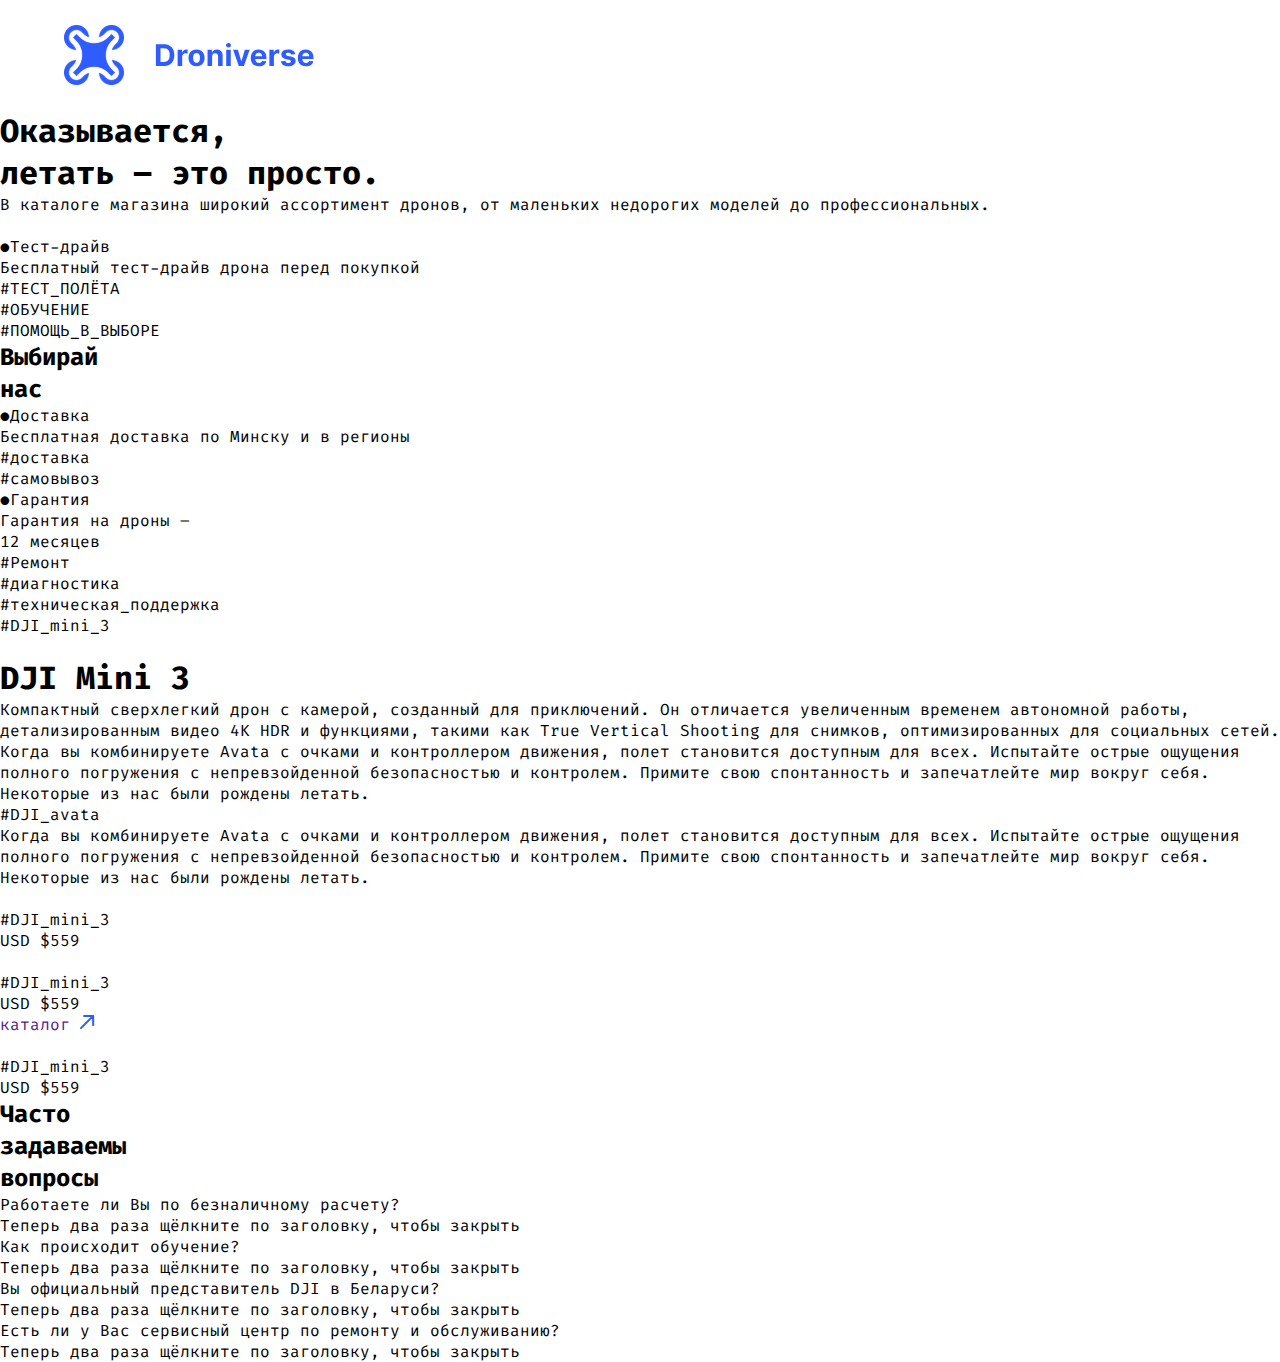
==== index.html @ 7e7e71eb "10.03" ====
<!DOCTYPE html>
<html lang="en">
<head>
    <meta charset="UTF-8">
    <title>Droniverse</title>

  <link rel="stylesheet" href="style/header_style.css">
  <link rel="stylesheet" href="style/footer_style.css">
  <link rel="stylesheet" href="style/index.css">
</head>
<body>
    <header>
        <div class="header_container">
            <img src="images/Logo.svg" alt="Logo" class="logo">
        </div>
    </header>

    <section>
        <div class="banner_container">
            <div class="banner">
                <div class="banner_info">
                    <h1 class="h1">Оказывается, <br> летать – это просто.</h1>
                    <p class="banner_text">В каталоге магазина широкий ассортимент дронов, от маленьких недорогих моделей до профессиональных.</p>
                </div>
                <div class="banner_img">
                    <img src="images/img-banner.jpg" alt="">
                </div>
            </div>
        </div>
    </section>

    <section>
        <div class="peculiarities_container">
            <div class="peculiarities">
                <div class="block">
                    <div class="peculiarity_item">
                        <div class="title_cont">
                            <p class="title"><span>&#9679;</span>Тест-драйв</p>
                            <p class="text">Бесплатный тест-драйв дрона перед покупкой</p>
                        </div>
                        <div class="hashtags_cont">
                            <p class="hashtag">#ТЕСТ_ПОЛЁТА</p>
                            <p class="hashtag">#ОБУЧЕНИЕ</p>
                            <p class="hashtag">#ПОМОЩЬ_В_ВЫБОРЕ</p>
                        </div>
                    </div>
                    <div class="h2_cont">
                        <h2>Выбирай <br class="h2-none">нас</h2>
                    </div>
                </div>
                <div class="block">
                    <div class="peculiarity_item">
                        <div class="title_cont">
                            <p class="title"><span>&#9679;</span>Доставка</p>
                            <p class="text">Бесплатная доставка по Минску и в регионы</p>
                        </div>
                        <div class="hashtags_cont">
                            <p class="hashtag">#доставка</p>
                            <p class="hashtag">#самовывоз</p>
                        </div>
                    </div>
                    <div class="peculiarity_item">
                        <div class="title_cont">
                            <p class="title"><span>&#9679;</span>Гарантия</p>
                            <p class="text">Гарантия на дроны – <br class="br-none">12 месяцев</p>
                        </div>
                        <div class="hashtags_cont">
                            <p class="hashtag">#Ремонт</p>
                            <p class="hashtag">#диагностика</p>
                            <p class="hashtag">#техническая_поддержка</p>
                        </div>
                    </div>
                </div>
            </div>
        </div>
    </section>

    <section>
        <div class="dji_container">
            <div class="dji_dron">
                <div class="dji_img">
                    <p class="img_hashtag">#DJI_mini_3</p>
                    <img src="images/dron-img-4.jpg" alt="">
                </div>
                <div class="dji_dron_info">
                    <h1 class="dji_dron_title">DJI Mini 3</h1>
                    <p class="dji_dron_text">Компактный сверхлегкий дрон с камерой, созданный для приключений. Он отличается увеличенным временем автономной работы, детализированным видео 4K HDR и функциями, такими как True Vertical Shooting для снимков, оптимизированных для социальных сетей.</p>
                </div>
            </div>
        </div>
    </section>

    <section>
        <div class="avata_container">
            <div class="avata_dron">
                <p class="avata_dron_text">Когда вы комбинируете Avata с очками и контроллером движения, полет становится доступным для всех. Испытайте острые ощущения полного погружения с непревзойденной безопасностью и контролем. Примите свою спонтанность и запечатлейте мир вокруг себя. Некоторые из нас были рождены летать.</p>
                <p class="img_hashtag">#DJI_avata</p>
            </div>
        </div>
        <div class="avata-on670">
            <p class="avata_dron_text">Когда вы комбинируете Avata с очками и контроллером движения, полет становится доступным для всех. Испытайте острые ощущения полного погружения с непревзойденной безопасностью и контролем. Примите свою спонтанность и запечатлейте мир вокруг себя. Некоторые из нас были рождены летать.</p>
        </div>
    </section>

    <section>
        <div class="catalog_link_container">
            <div class="catalog_link">
                <div class="column column-1">
                    <div class="catalog_items-1">
                        <div class="catalog_items item_little">
                            <img src="images/dron-img-6.jpg" alt="">
                            <div class="dron_info">
                                <p class="title">#DJI_mini_3</p>
                                <p class="price">USD $559</p>
                            </div>
                        </div>

                        <div class="catalog_items item_little">
                            <img src="images/dron-img-6.jpg" alt="">
                            <div class="dron_info">
                                <p class="title">#DJI_mini_3</p>
                                <p class="price">USD $559</p>
                            </div>
                        </div>
                    </div>
                    <div class="button_cont">
                        <a href="" class="button">каталог <img src="images/Arrow.svg" alt=""></a>
                    </div>
                </div>
                <div class="column">
                    <div class="catalog_items item_big">
                        <img src="images/dron-img-7.jpg" alt="">
                        <div class="dron_info">
                            <p class="title">#DJI_mini_3</p>
                            <p class="price">USD $559</p>
                        </div>
                    </div>
                </div>
            </div>
        </div>
    </section>

    <section>
        <div class="questions_container">
            <div class="questions">
                <div class="h2_cont">
                    <h2>Часто <br class="h2-none">задаваемы <br class="h2-none">вопросы</h2>
                </div>
                <div class="triggers_cont">
                    <div id="trigger0" class="trigger">
                        <a class="trigger_title" onclick="btn_trigger(this)">Работаете ли Вы по безналичному расчету? <span class="arrow arrow_off"></span></a>
                        <div id="submenu0" class="subMenuTip-none">
                            <p class="trigger_text">Теперь два раза щёлкните по заголовку, чтобы закрыть</p>
                        </div>
                    </div>
                    <div id="trigger1" class="trigger">
                        <a class="trigger_title" onclick="btn_trigger(this)">Как происходит обучение? <span class="arrow arrow_off"></span></a>
                        <div id="submenu1" class="subMenuTip-none">
                            <p class="trigger_text">Теперь два раза щёлкните по заголовку, чтобы закрыть</p>
                        </div>
                    </div>
                    <div id="trigger2" class="trigger">
                        <a class="trigger_title" onclick="btn_trigger(this)">Вы официальный представитель DJI в Беларуси? <span class="arrow arrow_off"></span></a>
                        <div id="submenu2" class="subMenuTip-none">
                            <p class="trigger_text">Теперь два раза щёлкните по заголовку, чтобы закрыть</p>
                        </div>
                    </div>
                    <div id="trigger3" class="trigger">
                        <a class="trigger_title" onclick="btn_trigger(this)">Есть ли у Вас сервисный центр по ремонту и обслуживанию? <span class="arrow arrow_off"></span></a>
                        <div id="submenu3" class="subMenuTip-none">
                            <p class="trigger_text">Теперь два раза щёлкните по заголовку, чтобы закрыть</p>
                        </div>
                    </div>
<!--                    ///////////////////////-->



                    <!--                    //////////////////-->

                </div>
            </div>
        </div>
    </section>

    <script src="js/script.js"></script>
</body>
</html>
---- style/header_style.css ----
@import url("https://fonts.googleapis.com/css2?family=Fira+Code:wght@300;400;500;600;700&display=swap");
* {
  margin: 0;
  padding: 0;
  text-decoration: none;
  font-family: "Fira Code", monospace;
}

*,
*::before,
*::after {
  box-sizing: border-box;
}

button {
  background-color: unset;
  border: none;
}

header {
  display: flex;
  justify-content: center;
}
header .header_container {
  max-width: 90%;
  min-width: 90%;
  margin: auto 0;
  padding: 25px 0;
  display: flex;
}

/*# sourceMappingURL=header_style.css.map */
---- style/footer_style.css ----
@import url("https://fonts.googleapis.com/css2?family=Fira+Code:wght@300;400;500;600;700&display=swap");
* {
  margin: 0;
  padding: 0;
  text-decoration: none;
  font-family: "Fira Code", monospace;
}

*,
*::before,
*::after {
  box-sizing: border-box;
}

button {
  background-color: unset;
  border: none;
}

footer {
  padding: 100px 0 60px 0;
  display: flex;
  justify-content: center;
}
footer .footer_container {
  max-width: 90%;
  min-width: 90%;
  margin: auto 0;
  display: flex;
  flex-direction: row;
  justify-content: space-between;
}
@media (max-width: 850px) {
  footer .footer_container {
    flex-direction: column;
    gap: 30px;
  }
}
footer .footer_container .footer_info {
  display: flex;
  flex-direction: row;
  width: 60%;
}
@media (max-width: 850px) {
  footer .footer_container .footer_info {
    width: 100%;
    gap: 50px;
  }
}
footer .footer_container .footer_column {
  display: flex;
  flex-direction: column;
  justify-content: space-between;
  color: #1E1E1E;
  font-weight: 500;
  font-size: 14px;
  text-transform: uppercase;
  height: 220px;
  width: 50%;
}
footer .footer_container .footer_column img {
  width: 251px;
}
footer .footer_container .footer_column .copyright {
  font-size: 12px;
  text-transform: none;
}
@media (max-width: 850px) {
  footer .footer_container .footer_column .copyright {
    display: none;
  }
}
footer .footer_container .footer_column .footer_column_row {
  display: flex;
  flex-direction: column;
  justify-content: space-between;
  gap: 12px;
}
footer .footer_container .footer_column .footer_column_row a {
  color: #1E1E1E;
}
@media (max-width: 850px) {
  footer .footer_container .footer_column .footer_column_row a {
    text-align: center;
  }
}
@media (max-width: 850px) {
  footer .footer_container .column-right {
    align-items: flex-end;
  }
}
@media (max-width: 850px) {
  footer .footer_container .column-right .footer_column_row a {
    text-align: end;
  }
}
@media (max-width: 850px) {
  footer .footer_container .column-left {
    align-items: flex-start;
  }
}
@media (max-width: 850px) {
  footer .footer_container .column-left .footer_column_row a {
    text-align: start;
  }
}
footer .footer_container .footer_column-logo {
  width: 40%;
}
@media (max-width: 850px) {
  footer .footer_container .footer_column-logo {
    width: 100%;
    height: auto;
    align-items: center;
  }
}
footer .copyright2 {
  display: none;
}
@media (max-width: 850px) {
  footer .copyright2 {
    display: inline;
    font-size: 12px;
    text-transform: none;
    padding-top: 26px;
    text-align: center;
  }
}

/*# sourceMappingURL=footer_style.css.map */
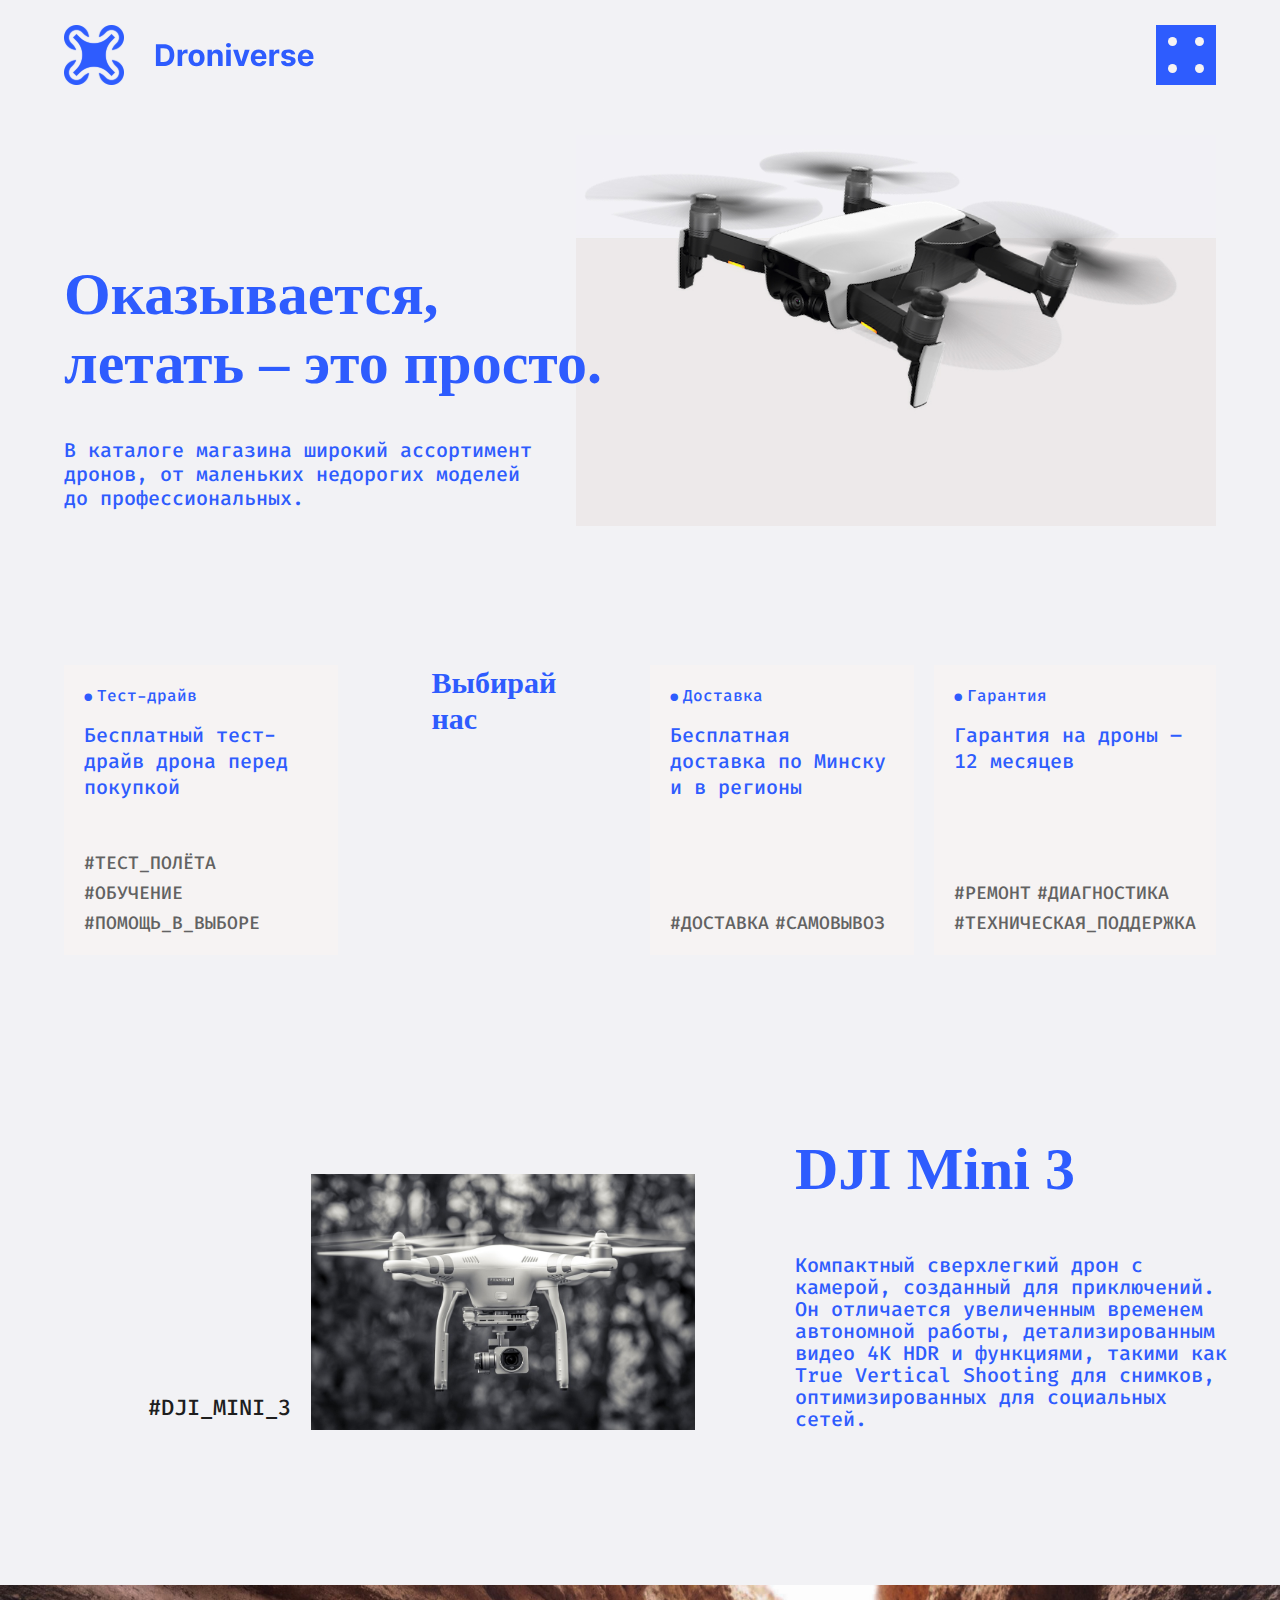
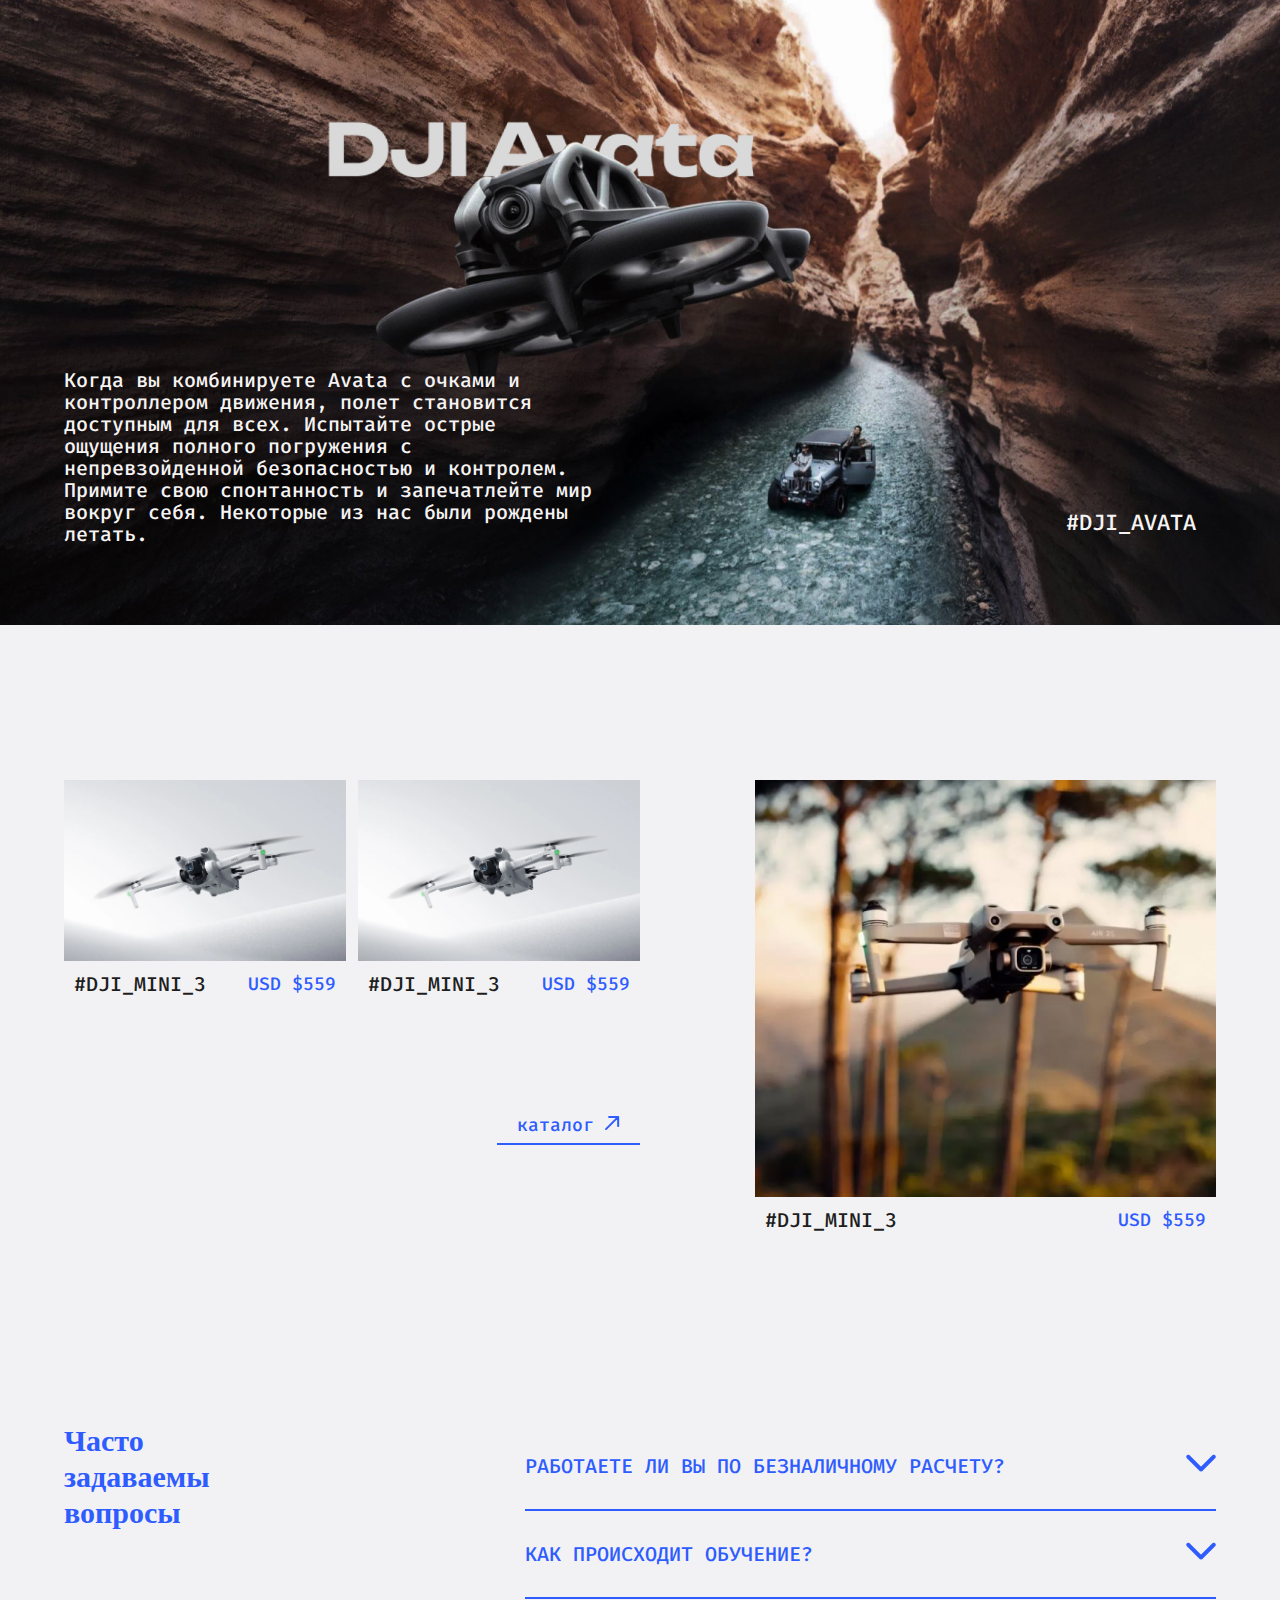
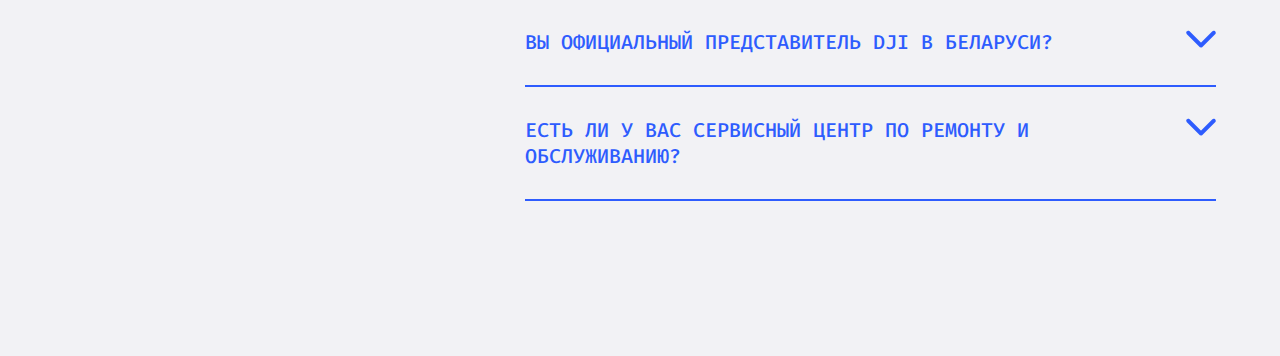
==== commit 5e071f43: "16.03" ====
--- a/index.html
+++ b/index.html
@@ -9,11 +9,52 @@
   <link rel="stylesheet" href="style/index.css">
 </head>
 <body>
-    <header>
-        <div class="header_container">
-            <img src="images/Logo.svg" alt="Logo" class="logo">
-        </div>
-    </header>
+<header>
+    <div id="header_container" class="header_container">
+        <img src="images/Logo.svg" alt="Logo" class="logo">
+
+        <div class="menu_cont">
+            <button onclick="open_menu(this)" class="menu_button">
+                <div class="btn_el btn_el-1"></div>
+                <div class="btn_el btn_el-2"></div>
+                <div class="btn_el btn_el-3"></div>
+                <div class="btn_el btn_el-4"></div>
+            </button>
+        </div>
+    </div>
+</header>
+<div id="drop_menu" class="dropdown_menu-off">
+    <div class="menu_container">
+        <div class="menu_column">
+            <div class="menu_block">
+                <a href="" class="link">youtube</a>
+                <a href="" class="link">instagram</a>
+                <a href="" class="link">Telegram</a>
+            </div>
+            <div class="menu_block">
+                <p>name@gmail.com</p>
+            </div>
+            <div class="menu_block">
+                <p>+375000000000</p>
+                <p>адрес адрес адрес</p>
+            </div>
+        </div>
+
+        <div class="menu_column">
+            <div class="menu_block menu_items">
+                <a href="" class="link">#главная</a>
+                <a href="" class="link">#каталог</a>
+                <a href="" class="link">#о нас</a>
+                <a href="" class="link">#доставка и оплата</a>
+                <a href="" class="link">#личный кабинет</a>
+            </div>
+            <div class="menu_block">
+                <a href="" class="link">войти</a>
+                <a href="" class="link">зарегистрироваться</a>
+            </div>
+        </div>
+    </div>
+</div>
 
     <section>
         <div class="banner_container">
--- a/style/header_style.css
+++ b/style/header_style.css
@@ -20,6 +20,7 @@
 header {
   display: flex;
   justify-content: center;
+  background-color: #F2F2F5;
 }
 header .header_container {
   max-width: 90%;
@@ -27,6 +28,192 @@
   margin: auto 0;
   padding: 25px 0;
   display: flex;
+  justify-content: space-between;
+}
+header .header_container .menu_cont {
+  width: 60px;
+  height: 60px;
+}
+header .header_container .menu_cont .menu_button {
+  width: 100%;
+  height: 100%;
+  background-color: #2E5CFE;
+  position: relative;
+}
+header .header_container .menu_cont .menu_button .btn_el {
+  position: absolute;
+  height: 9px;
+  width: 9px;
+  background-color: #f6f3f3;
+  border-radius: 10px;
+}
+header .header_container .menu_cont .menu_button .btn_el-1 {
+  top: 12px;
+  left: 12px;
+  transition: 0.2s all;
+}
+header .header_container .menu_cont .menu_button .btn_el-2 {
+  top: 12px;
+  right: 12px;
+  transition: 0.4s all;
+}
+header .header_container .menu_cont .menu_button .btn_el-3 {
+  bottom: 12px;
+  left: 12px;
+  ransition: 0.4s all;
+}
+header .header_container .menu_cont .menu_button .btn_el-4 {
+  bottom: 12px;
+  right: 12px;
+  transition: 0.2s all;
+}
+header .header_container .menu_cont .menu_button:hover .btn_el-1 {
+  top: 12px;
+  left: 7px;
+  width: 46px;
+}
+header .header_container .menu_cont .menu_button:hover .btn_el-4 {
+  top: 36px;
+  right: 7px;
+  width: 46px;
+}
+header .header_container .menu_cont .menu_button:hover .btn_el-2 {
+  opacity: 0;
+}
+header .header_container .menu_cont .menu_button:hover .btn_el-3 {
+  opacity: 0;
+}
+header .header_container .menu_cont .menu_button-on .btn_el-1 {
+  top: 24px;
+  left: 5px;
+  width: 50px;
+  transform: rotate(45deg);
+}
+header .header_container .menu_cont .menu_button-on .btn_el-4 {
+  top: 24px;
+  right: 5px;
+  width: 50px;
+  transform: rotate(-45deg);
+}
+header .header_container .menu_cont .menu_button-on .btn_el-2 {
+  opacity: 0;
+}
+header .header_container .menu_cont .menu_button-on .btn_el-3 {
+  opacity: 0;
+}
+header .header_container .menu_cont .menu_button-on:hover .btn_el-1 {
+  top: 24px;
+  left: 5px;
+  width: 50px;
+  transform: rotate(45deg);
+}
+header .header_container .menu_cont .menu_button-on:hover .btn_el-4 {
+  top: 24px;
+  right: 5px;
+  width: 50px;
+  transform: rotate(-45deg);
+}
+header .header_container .menu_cont .menu_button-on:hover .btn_el-2 {
+  opacity: 0;
+}
+header .header_container .menu_cont .menu_button-on:hover .btn_el-3 {
+  opacity: 0;
+}
+header .header-fixed {
+  position: fixed;
+  background-color: #F2F2F5;
+  z-index: 999;
+}
+
+.dropdown_menu {
+  top: 110px;
+  position: fixed;
+  display: flex;
+  justify-content: center;
+  width: 100%;
+  background-color: #F2F2F5;
+  height: 86%;
+  z-index: 999;
+  margin: 0;
+}
+.dropdown_menu .menu_container {
+  max-width: 60%;
+  min-width: 60%;
+  margin: auto 0;
+  display: flex;
+  flex-direction: row;
+  justify-content: space-between;
+}
+@media (max-width: 850px) {
+  .dropdown_menu .menu_container {
+    max-width: 90%;
+    min-width: 90%;
+    margin: 60px;
+  }
+}
+@media (max-width: 600px) {
+  .dropdown_menu .menu_container {
+    margin: 30px;
+  }
+}
+@media (max-width: 500px) {
+  .dropdown_menu .menu_container {
+    flex-direction: column-reverse;
+    justify-content: flex-end;
+    gap: 40px;
+  }
+}
+.dropdown_menu .menu_container .menu_column {
+  display: flex;
+  flex-direction: column;
+  height: 360px;
+  justify-content: space-between;
+  color: #2E5CFE;
+  font-size: 16px;
+  font-weight: 500;
+  text-transform: uppercase;
+}
+@media (max-width: 850px) {
+  .dropdown_menu .menu_container .menu_column {
+    height: 280px;
+    font-size: 14px;
+  }
+}
+@media (max-width: 500px) {
+  .dropdown_menu .menu_container .menu_column {
+    height: auto;
+    gap: 20px;
+  }
+}
+.dropdown_menu .menu_container .menu_column .menu_block {
+  display: flex;
+  flex-direction: column;
+  gap: 10px;
+}
+.dropdown_menu .menu_container .menu_column .menu_block a {
+  color: #2E5CFE;
+}
+@media (max-width: 500px) {
+  .dropdown_menu .menu_container .menu_column .menu_block a {
+    text-align: center;
+  }
+}
+@media (max-width: 500px) {
+  .dropdown_menu .menu_container .menu_column .menu_block p {
+    text-align: center;
+  }
+}
+.dropdown_menu .menu_container .menu_column .menu_items {
+  font-size: 20px;
+}
+@media (max-width: 600px) {
+  .dropdown_menu .menu_container .menu_column .menu_items {
+    font-size: 18px;
+  }
+}
+
+.dropdown_menu-off {
+  display: none;
 }
 
 /*# sourceMappingURL=header_style.css.map */
--- a/style/index.css
+++ b/style/index.css
@@ -0,0 +1,768 @@
+@import url("https://fonts.googleapis.com/css2?family=Fira+Code:wght@300;400;500;600;700&display=swap");
+* {
+  margin: 0;
+  padding: 0;
+  text-decoration: none;
+  font-family: "Fira Code", monospace;
+}
+
+*,
+*::before,
+*::after {
+  box-sizing: border-box;
+}
+
+button {
+  background-color: unset;
+  border: none;
+}
+
+body {
+  background-color: #F2F2F5;
+}
+
+section {
+  margin-bottom: 130px;
+}
+@media (max-width: 830px) {
+  section {
+    margin-bottom: 40px;
+  }
+}
+
+.section_last {
+  margin: 0;
+}
+
+.banner_container {
+  display: flex;
+  justify-content: center;
+}
+.banner_container .banner {
+  max-width: 90%;
+  min-width: 90%;
+  margin: auto 0;
+  padding: 25px 0;
+  position: relative;
+  min-height: 480px;
+}
+@media (max-width: 1385px) {
+  .banner_container .banner {
+    min-height: 400px;
+  }
+}
+@media (max-width: 1200px) {
+  .banner_container .banner {
+    min-height: 350px;
+  }
+}
+@media (max-width: 1030px) {
+  .banner_container .banner {
+    min-height: 270px;
+  }
+}
+@media (max-width: 860px) {
+  .banner_container .banner {
+    min-height: 240px;
+  }
+}
+@media (max-width: 750px) {
+  .banner_container .banner {
+    min-height: 400px;
+  }
+}
+@media (max-width: 500px) {
+  .banner_container .banner {
+    min-height: 350px;
+  }
+}
+.banner_container .banner .banner_info {
+  display: flex;
+  flex-direction: column;
+  gap: 40px;
+  width: 70%;
+  position: absolute;
+  z-index: 999;
+  bottom: 0;
+}
+@media (max-width: 1030px) {
+  .banner_container .banner .banner_info {
+    gap: 20px;
+  }
+}
+@media (max-width: 750px) {
+  .banner_container .banner .banner_info {
+    width: 100%;
+  }
+}
+.banner_container .banner .banner_info h1 {
+  font-family: Unbounded;
+  color: #2E5CFE;
+  font-size: 60px;
+  font-weight: bold;
+  font-size: 68px;
+}
+@media (max-width: 1000px) {
+  .banner_container .banner .banner_info h1 {
+    font-size: 40px;
+  }
+}
+@media (max-width: 1385px) {
+  .banner_container .banner .banner_info h1 {
+    font-size: 60px;
+  }
+}
+@media (max-width: 1224px) {
+  .banner_container .banner .banner_info h1 {
+    font-size: 50px;
+  }
+}
+@media (max-width: 1030px) {
+  .banner_container .banner .banner_info h1 {
+    font-size: 40px;
+  }
+}
+@media (max-width: 860px) {
+  .banner_container .banner .banner_info h1 {
+    font-size: 30px;
+  }
+}
+.banner_container .banner .banner_info .banner_text {
+  font-size: 20px;
+  color: #2E5CFE;
+  font-weight: 500;
+  max-width: 480px;
+  line-height: 24px;
+}
+@media (max-width: 1030px) {
+  .banner_container .banner .banner_info .banner_text {
+    font-size: 16px;
+    line-height: 18px;
+    max-width: 380px;
+  }
+}
+.banner_container .banner .banner_img {
+  position: absolute;
+  z-index: -999;
+  width: 50vw;
+  right: 0;
+}
+@media (max-width: 750px) {
+  .banner_container .banner .banner_img {
+    width: 90vw;
+  }
+}
+.banner_container .banner .banner_img img {
+  width: 100%;
+}
+
+.peculiarities_container {
+  display: flex;
+  justify-content: center;
+}
+@media (max-width: 830px) {
+  .peculiarities_container {
+    margin-top: 80px;
+  }
+}
+.peculiarities_container .peculiarities {
+  max-width: 90%;
+  min-width: 90%;
+  margin: auto 0;
+  padding: 25px 0;
+  display: flex;
+  gap: 20px;
+}
+@media (max-width: 1000px) {
+  .peculiarities_container .peculiarities {
+    flex-direction: column;
+  }
+}
+.peculiarities_container .peculiarities .block {
+  display: flex;
+  gap: 20px;
+  width: 50%;
+}
+@media (max-width: 1000px) {
+  .peculiarities_container .peculiarities .block:first-child {
+    flex-direction: row-reverse;
+  }
+}
+@media (max-width: 540px) {
+  .peculiarities_container .peculiarities .block:first-child {
+    flex-direction: column-reverse;
+  }
+}
+@media (max-width: 1000px) {
+  .peculiarities_container .peculiarities .block {
+    width: 100%;
+  }
+}
+@media (max-width: 540px) {
+  .peculiarities_container .peculiarities .block {
+    flex-direction: column;
+  }
+}
+.peculiarities_container .peculiarities .block .h2_cont {
+  height: 250px;
+  width: 50%;
+  display: flex;
+  justify-content: center;
+  height: 200px;
+}
+.peculiarities_container .peculiarities .block .h2_cont h2 {
+  font-family: Unbounded;
+  color: #2E5CFE;
+  font-size: 30px;
+  font-weight: bold;
+  line-height: 36px;
+}
+@media (max-width: 490px) {
+  .peculiarities_container .peculiarities .block .h2_cont h2 {
+    font-size: 24px;
+  }
+}
+@media (max-width: 1000px) {
+  .peculiarities_container .peculiarities .block .h2_cont {
+    justify-content: flex-start;
+  }
+}
+@media (max-width: 1030px) {
+  .peculiarities_container .peculiarities .block .h2_cont {
+    font-size: 30px;
+  }
+}
+@media (max-width: 860px) {
+  .peculiarities_container .peculiarities .block .h2_cont {
+    font-size: 20px;
+    line-height: 26px;
+  }
+}
+@media (max-width: 540px) {
+  .peculiarities_container .peculiarities .block .h2_cont {
+    width: 100%;
+    height: 50px;
+    justify-content: center;
+  }
+}
+@media (max-width: 540px) {
+  .peculiarities_container .peculiarities .block .h2_cont .h2-none {
+    display: none;
+  }
+}
+.peculiarities_container .peculiarities .block .peculiarity_item {
+  background-color: #f6f3f3;
+  display: flex;
+  flex-direction: column;
+  justify-content: space-between;
+  height: 260px;
+  width: 50%;
+  padding: 20px;
+  font-weight: 500;
+}
+@media (max-width: 1320px) {
+  .peculiarities_container .peculiarities .block .peculiarity_item {
+    height: 290px;
+  }
+}
+@media (max-width: 1000px) {
+  .peculiarities_container .peculiarities .block .peculiarity_item {
+    height: 200px;
+  }
+}
+@media (max-width: 690px) {
+  .peculiarities_container .peculiarities .block .peculiarity_item {
+    height: 220px;
+  }
+}
+@media (max-width: 540px) {
+  .peculiarities_container .peculiarities .block .peculiarity_item {
+    width: 100%;
+    height: 200px;
+  }
+}
+.peculiarities_container .peculiarities .block .peculiarity_item .title_cont {
+  display: flex;
+  flex-direction: column;
+  gap: 16px;
+  color: #2E5CFE;
+}
+.peculiarities_container .peculiarities .block .peculiarity_item .title_cont .title {
+  font-size: 16px;
+}
+.peculiarities_container .peculiarities .block .peculiarity_item .title_cont .title span {
+  padding-right: 5px;
+  font-size: 14px;
+}
+.peculiarities_container .peculiarities .block .peculiarity_item .title_cont .text {
+  font-size: 24px;
+}
+@media (max-width: 1292px) {
+  .peculiarities_container .peculiarities .block .peculiarity_item .title_cont .text {
+    font-size: 20px;
+  }
+}
+@media (max-width: 1480px) {
+  .peculiarities_container .peculiarities .block .peculiarity_item .title_cont .text .br-none {
+    display: none;
+  }
+}
+.peculiarities_container .peculiarities .block .peculiarity_item .hashtags_cont {
+  color: #626262;
+  font-size: 18px;
+  text-transform: uppercase;
+  display: flex;
+  flex-wrap: wrap;
+  gap: 12px;
+}
+@media (max-width: 1320px) {
+  .peculiarities_container .peculiarities .block .peculiarity_item .hashtags_cont {
+    gap: 6px;
+  }
+}
+@media (max-width: 1240px) {
+  .peculiarities_container .peculiarities .block .peculiarity_item .hashtags_cont {
+    font-size: 14px;
+  }
+}
+
+.dji_container {
+  display: flex;
+  justify-content: flex-end;
+}
+@media (max-width: 730px) {
+  .dji_container {
+    justify-content: center;
+  }
+}
+.dji_container .dji_dron {
+  max-width: 90%;
+  min-width: 90%;
+  margin: auto 0;
+  padding: 25px 0;
+  display: flex;
+  gap: 130px;
+}
+@media (max-width: 1400px) {
+  .dji_container .dji_dron {
+    gap: 100px;
+  }
+}
+@media (max-width: 915px) {
+  .dji_container .dji_dron {
+    gap: 60px;
+  }
+}
+@media (max-width: 730px) {
+  .dji_container .dji_dron {
+    flex-direction: column-reverse;
+    gap: 30px;
+  }
+}
+.dji_container .dji_dron .dji_img {
+  display: flex;
+  width: 50%;
+  align-items: flex-end;
+}
+@media (max-width: 1100px) {
+  .dji_container .dji_dron .dji_img {
+    flex-direction: column-reverse;
+    align-items: flex-start;
+  }
+}
+@media (max-width: 730px) {
+  .dji_container .dji_dron .dji_img {
+    width: 100%;
+  }
+}
+.dji_container .dji_dron .dji_img .img_hashtag {
+  padding: 8px 20px;
+  color: #1E1E1E;
+  font-size: 22px;
+  font-weight: 500;
+  text-transform: uppercase;
+}
+@media (max-width: 730px) {
+  .dji_container .dji_dron .dji_img .img_hashtag {
+    font-size: 18px;
+  }
+}
+@media (max-width: 540px) {
+  .dji_container .dji_dron .dji_img .img_hashtag {
+    font-size: 16px;
+  }
+}
+.dji_container .dji_dron .dji_img img {
+  max-width: 30vw;
+}
+@media (max-width: 1100px) {
+  .dji_container .dji_dron .dji_img img {
+    max-width: 40vw;
+  }
+}
+@media (max-width: 730px) {
+  .dji_container .dji_dron .dji_img img {
+    max-width: 100%;
+  }
+}
+.dji_container .dji_dron .dji_dron_info {
+  display: flex;
+  flex-direction: column;
+  gap: 50px;
+  width: 50%;
+  color: #2E5CFE;
+}
+@media (max-width: 1000px) {
+  .dji_container .dji_dron .dji_dron_info {
+    gap: 20px;
+  }
+}
+@media (max-width: 730px) {
+  .dji_container .dji_dron .dji_dron_info {
+    width: 100%;
+  }
+}
+.dji_container .dji_dron .dji_dron_info h1 {
+  font-family: Unbounded;
+  color: #2E5CFE;
+  font-size: 60px;
+  font-weight: bold;
+}
+@media (max-width: 1000px) {
+  .dji_container .dji_dron .dji_dron_info h1 {
+    font-size: 40px;
+  }
+}
+.dji_container .dji_dron .dji_dron_info .dji_dron_text {
+  font-size: 20px;
+  font-weight: 500;
+  line-height: 22px;
+  width: 90%;
+}
+@media (max-width: 1000px) {
+  .dji_container .dji_dron .dji_dron_info .dji_dron_text {
+    font-size: 16px;
+    line-height: 18px;
+  }
+}
+@media (max-width: 730px) {
+  .dji_container .dji_dron .dji_dron_info .dji_dron_text {
+    width: 100%;
+  }
+}
+
+.avata_container {
+  height: 50vw;
+  width: 100%;
+  background: url("./../images/dron-img-5.jpg") no-repeat;
+  background-size: cover;
+  display: flex;
+  justify-content: center;
+}
+.avata_container .avata_dron {
+  max-width: 90%;
+  min-width: 90%;
+  margin: auto 0;
+  padding: 25px 0;
+  display: flex;
+  justify-content: space-between;
+  color: #f6f3f3;
+  align-items: flex-end;
+  height: 100%;
+  padding-bottom: 80px;
+}
+@media (max-width: 1000px) {
+  .avata_container .avata_dron {
+    padding-bottom: 40px;
+  }
+}
+.avata_container .avata_dron .avata_dron_text {
+  font-size: 20px;
+  font-weight: 500;
+  line-height: 22px;
+  width: 46%;
+}
+@media (max-width: 1000px) {
+  .avata_container .avata_dron .avata_dron_text {
+    width: 60%;
+    font-size: 16px;
+    line-height: 18px;
+  }
+}
+@media (max-width: 670px) {
+  .avata_container .avata_dron .avata_dron_text {
+    display: none;
+  }
+}
+.avata_container .avata_dron .img_hashtag {
+  padding: 8px 20px;
+  font-size: 22px;
+  font-weight: 500;
+  text-transform: uppercase;
+}
+@media (max-width: 730px) {
+  .avata_container .avata_dron .img_hashtag {
+    font-size: 18px;
+  }
+}
+@media (max-width: 670px) {
+  .avata_container .avata_dron .img_hashtag {
+    display: none;
+  }
+}
+
+.avata-on670 {
+  display: flex;
+  justify-content: center;
+}
+.avata-on670 .avata_dron_text {
+  display: none;
+}
+@media (max-width: 670px) {
+  .avata-on670 .avata_dron_text {
+    display: flex;
+    width: 90%;
+    font-size: 16px;
+    line-height: 18px;
+    font-weight: 500;
+    color: #1E1E1E;
+    padding-top: 20px;
+  }
+}
+
+.catalog_link_container {
+  display: flex;
+  justify-content: center;
+}
+.catalog_link_container .catalog_link {
+  max-width: 90%;
+  min-width: 90%;
+  margin: auto 0;
+  padding: 25px 0;
+  display: flex;
+  justify-content: space-between;
+}
+@media (max-width: 700px) {
+  .catalog_link_container .catalog_link {
+    flex-direction: column-reverse;
+    gap: 0;
+  }
+}
+.catalog_link_container .catalog_link .column {
+  width: 30%;
+}
+@media (max-width: 1400px) {
+  .catalog_link_container .catalog_link .column {
+    width: 40%;
+  }
+}
+@media (max-width: 700px) {
+  .catalog_link_container .catalog_link .column {
+    width: 100%;
+  }
+}
+.catalog_link_container .catalog_link .column .catalog_items {
+  display: flex;
+  flex-direction: column;
+}
+.catalog_link_container .catalog_link .column .catalog_items img {
+  width: 100%;
+}
+.catalog_link_container .catalog_link .column .catalog_items .dron_info {
+  display: flex;
+  justify-content: space-between;
+  text-transform: uppercase;
+  font-weight: 500;
+  align-items: center;
+  padding: 10px;
+}
+@media (max-width: 1120px) {
+  .catalog_link_container .catalog_link .column .catalog_items .dron_info {
+    flex-direction: column;
+  }
+}
+.catalog_link_container .catalog_link .column .catalog_items .dron_info .title {
+  font-size: 20px;
+  color: #1E1E1E;
+}
+.catalog_link_container .catalog_link .column .catalog_items .dron_info .price {
+  font-size: 18px;
+  color: #2E5CFE;
+}
+.catalog_link_container .catalog_link .column .item_big {
+  width: 100%;
+}
+.catalog_link_container .catalog_link .column-1 {
+  width: 40%;
+  display: flex;
+  flex-direction: column;
+  gap: 100px;
+}
+@media (max-width: 1400px) {
+  .catalog_link_container .catalog_link .column-1 {
+    width: 50%;
+  }
+}
+@media (max-width: 1120px) {
+  .catalog_link_container .catalog_link .column-1 {
+    gap: 50px;
+  }
+}
+@media (max-width: 700px) {
+  .catalog_link_container .catalog_link .column-1 {
+    width: 100%;
+    gap: 30px;
+  }
+}
+.catalog_link_container .catalog_link .column-1 .catalog_items-1 {
+  display: flex;
+  justify-content: space-between;
+}
+@media (max-width: 550px) {
+  .catalog_link_container .catalog_link .column-1 .catalog_items-1 {
+    flex-direction: column;
+  }
+}
+.catalog_link_container .catalog_link .column-1 .catalog_items-1 .item_little {
+  width: 49%;
+}
+@media (max-width: 550px) {
+  .catalog_link_container .catalog_link .column-1 .catalog_items-1 .item_little {
+    width: 100%;
+  }
+}
+.catalog_link_container .catalog_link .column-1 .button_cont {
+  display: flex;
+  justify-content: flex-end;
+}
+.catalog_link_container .catalog_link .column-1 .button_cont .button {
+  color: #2E5CFE;
+  font-size: 18px;
+  text-transform: lowercase;
+  font-weight: 500;
+  padding: 6px 20px;
+  border-bottom: 2px solid #2E5CFE;
+}
+
+.questions_container {
+  display: flex;
+  justify-content: center;
+}
+.questions_container .questions {
+  max-width: 90%;
+  min-width: 90%;
+  margin: auto 0;
+  padding: 25px 0;
+  display: flex;
+}
+@media (max-width: 750px) {
+  .questions_container .questions {
+    flex-direction: column;
+    gap: 20px;
+  }
+}
+.questions_container .questions .h2_cont {
+  width: 40%;
+  display: flex;
+  justify-content: flex-start;
+}
+@media (max-width: 750px) {
+  .questions_container .questions .h2_cont {
+    width: 100%;
+    justify-content: center;
+  }
+}
+.questions_container .questions .h2_cont h2 {
+  font-family: Unbounded;
+  color: #2E5CFE;
+  font-size: 30px;
+  font-weight: bold;
+  line-height: 36px;
+}
+@media (max-width: 490px) {
+  .questions_container .questions .h2_cont h2 {
+    font-size: 24px;
+  }
+}
+@media (max-width: 1030px) {
+  .questions_container .questions .h2_cont {
+    font-size: 30px;
+  }
+}
+@media (max-width: 860px) {
+  .questions_container .questions .h2_cont {
+    font-size: 20px;
+    line-height: 26px;
+  }
+}
+@media (max-width: 750px) {
+  .questions_container .questions .h2_cont .h2-none {
+    display: none;
+  }
+}
+.questions_container .questions .triggers_cont {
+  width: 60%;
+}
+@media (max-width: 750px) {
+  .questions_container .questions .triggers_cont {
+    width: 100%;
+  }
+}
+.questions_container .questions .triggers_cont .trigger {
+  width: 100%;
+  padding: 30px 0;
+  color: #2E5CFE;
+  display: flex;
+  flex-direction: column;
+  border-bottom: 2px solid #2E5CFE;
+}
+@media (max-width: 750px) {
+  .questions_container .questions .triggers_cont .trigger {
+    padding: 30px 0 15px 0;
+  }
+}
+.questions_container .questions .triggers_cont .trigger .trigger_title {
+  width: 100%;
+  font-size: 20px;
+  font-weight: 500;
+  text-transform: uppercase;
+  display: flex;
+  justify-content: space-between;
+  gap: 15px;
+}
+@media (max-width: 750px) {
+  .questions_container .questions .triggers_cont .trigger .trigger_title {
+    font-size: 18px;
+  }
+}
+.questions_container .questions .triggers_cont .trigger .trigger_title .arrow {
+  display: block;
+  min-width: 30px;
+  height: 20px;
+}
+@media (max-width: 750px) {
+  .questions_container .questions .triggers_cont .trigger .trigger_title .arrow {
+    min-width: 20px;
+    height: 14px;
+  }
+}
+.questions_container .questions .triggers_cont .trigger .trigger_title .arrow_off {
+  background: url("./../images/arrow-off.png");
+  background-size: cover;
+}
+.questions_container .questions .triggers_cont .trigger .trigger_title .arrow_on {
+  background: url("./../images/arrow-on.png");
+  background-size: cover;
+}
+.questions_container .questions .triggers_cont .trigger .trigger_title:active {
+  color: #2E5CFE;
+}
+.questions_container .questions .triggers_cont .trigger .subMenuTip-none {
+  display: none;
+}
+.questions_container .questions .triggers_cont .trigger .subMenuTip-block {
+  display: block;
+  padding: 20px 0;
+}
+
+/*# sourceMappingURL=index.css.map */
